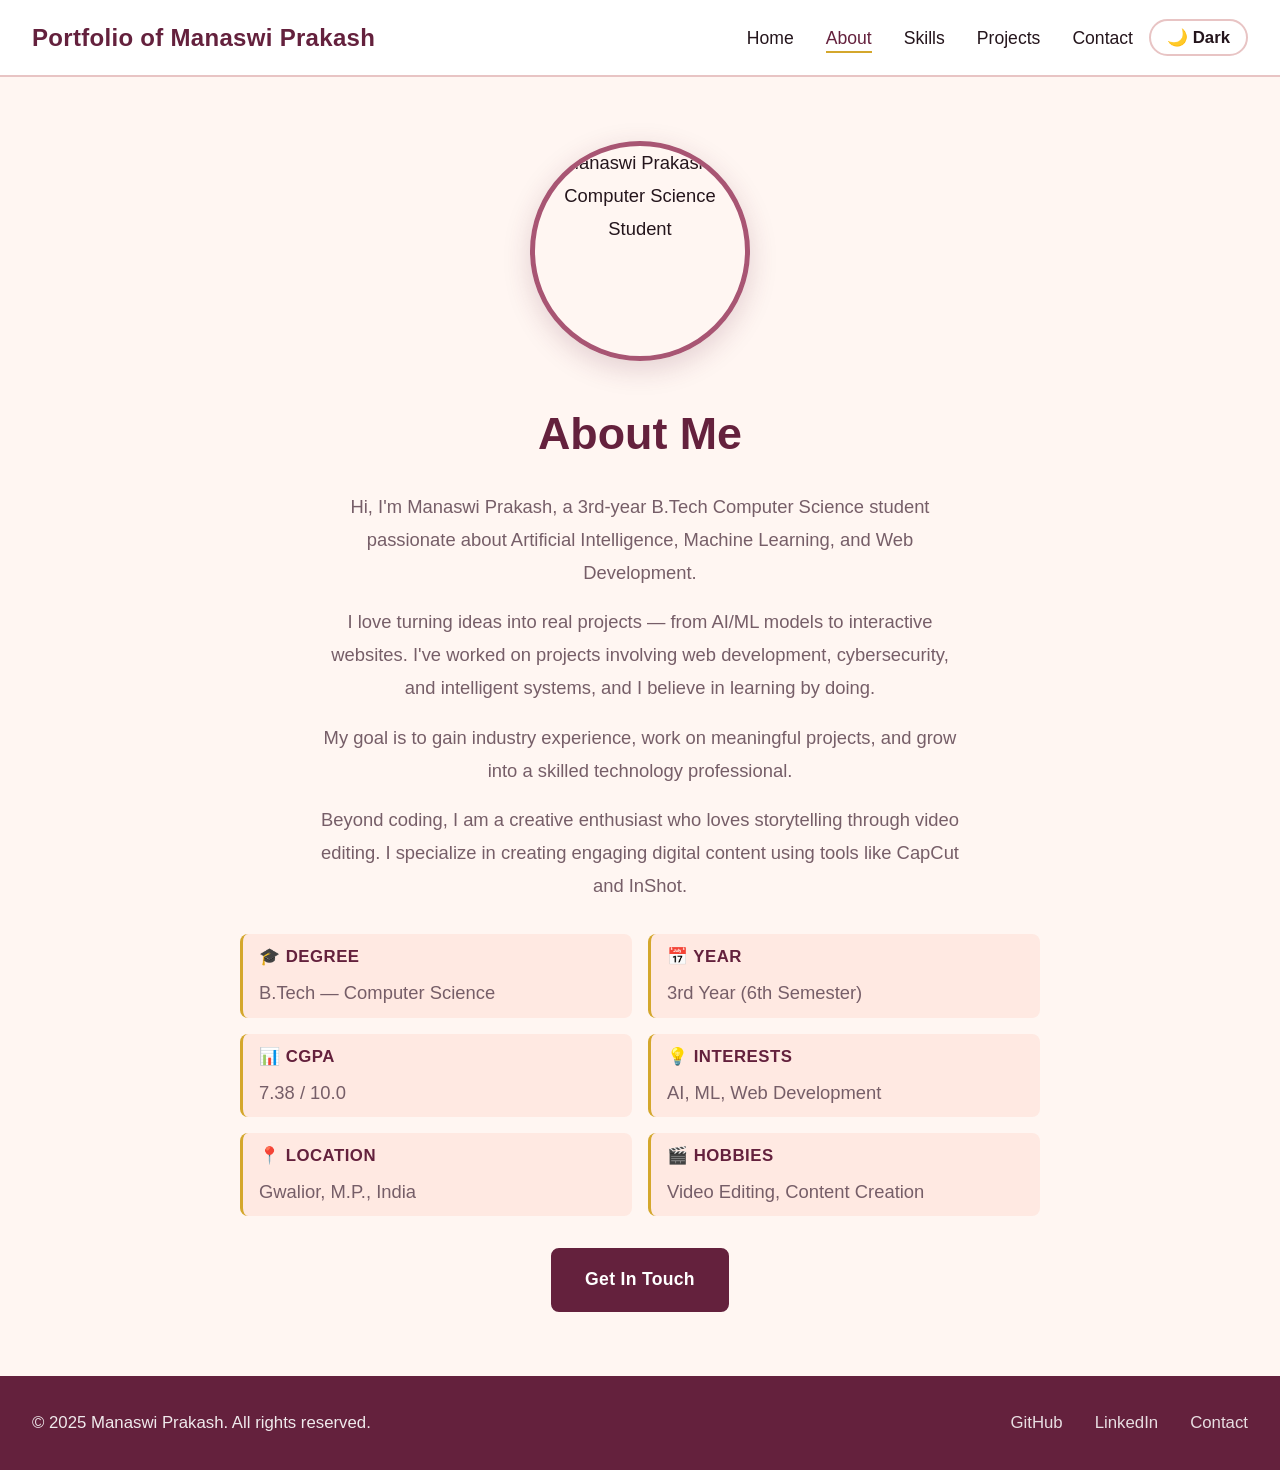
==== about.html @ 5386ae20 "Add files via upload" ====
<!DOCTYPE html>
<html lang="en">
<head>
    <meta charset="UTF-8">
    <meta name="viewport" content="width=device-width, initial-scale=1.0">
    <title>About — Manaswi Prakash</title>
    <meta name="description" content="About Manaswi Prakash — B.Tech Computer Science student passionate about AI and Web Development.">
    <meta name="author" content="Manaswi Prakash">
    <link rel="stylesheet" href="style.css">
</head>
<body>

<header>
    <h1>Portfolio of Manaswi Prakash</h1>

    <div class="nav-actions">

        <nav aria-label="Main navigation">

            <button
                class="nav-toggle"
                aria-label="Toggle navigation"
                onclick="document.querySelector('nav ul').classList.toggle('open')">
                ☰
            </button>

            <ul>
                <li><a href="index.html">Home</a></li>
                <li><a href="about.html" class="active">About</a></li>
                <li><a href="skills.html">Skills</a></li>
                <li><a href="projects.html">Projects</a></li>
                <li><a href="contact.html">Contact</a></li>
            </ul>

        </nav>

        <button
            class="theme-toggle"
            onclick="toggleTheme()"
            aria-label="Toggle dark mode">
            🌙 Dark
        </button>

    </div>

</header>

<main>

    <section id="about-hero" aria-labelledby="about-title">
        <div class="about-container">

            <!-- Profile Image -->
            <div class="about-image">
                <img
                    src="images/profile.jpeg"
                    alt="Manaswi Prakash — Computer Science Student">
            </div>

            <!-- About Text -->
            <div class="about-text">

                <h2 id="about-title">About Me</h2>

                <p>
                    Hi, I'm Manaswi Prakash, a 3rd-year B.Tech 
                    Computer Science student passionate about 
                    Artificial Intelligence, Machine Learning, 
                    and Web Development.
                </p>

                <p>
                    I love turning ideas into real projects — from 
                    AI/ML models to interactive websites. I've worked 
                    on projects involving web development, 
                    cybersecurity, and intelligent systems, and I 
                    believe in learning by doing.
                </p>

                <p>
                    My goal is to gain industry experience, work on 
                    meaningful projects, and grow into a skilled 
                    technology professional.
                </p>

                <p>
                    Beyond coding, I am a creative enthusiast who 
                    loves storytelling through video editing. I 
                    specialize in creating engaging digital content 
                    using tools like CapCut and InShot.
                </p>

                <!-- Details Grid -->
                <div class="about-details">

                    <div class="detail-item">
                        <span class="detail-label">🎓 Degree</span>
                        <span class="detail-value">B.Tech — Computer Science</span>
                    </div>

                    <div class="detail-item">
                        <span class="detail-label">📅 Year</span>
                        <span class="detail-value">3rd Year (6th Semester)</span>
                    </div>

                    <div class="detail-item">
                        <span class="detail-label">📊 CGPA</span>
                        <span class="detail-value">7.38 / 10.0</span>
                    </div>

                    <div class="detail-item">
                        <span class="detail-label">💡 Interests</span>
                        <span class="detail-value">AI, ML, Web Development</span>
                    </div>

                    <div class="detail-item">
                        <span class="detail-label">📍 Location</span>
                        <span class="detail-value">Gwalior, M.P., India</span>
                    </div>

                    <div class="detail-item">
                        <span class="detail-label">🎬 Hobbies</span>
                        <span class="detail-value">Video Editing, Content Creation</span>
                    </div>

                </div>
                <!-- Details Grid End -->

                <a href="contact.html" class="btn-primary">Get In Touch</a>

            </div>
            <!-- About Text End -->

        </div>
        <!-- About Container End -->

    </section>

</main>

<footer>
    <p>© 2025 Manaswi Prakash. All rights reserved.</p>
    <div class="footer-links">
        <a href="https://github.com/" target="_blank" aria-label="GitHub Profile">GitHub</a>
        <a href="https://linkedin.com/" target="_blank" aria-label="LinkedIn Profile">LinkedIn</a>
        <a href="contact.html" aria-label="Contact Me">Contact</a>
    </div>
</footer>

<script src="script.js"></script>

</body>
</html>
---- style.css ----
/* ============================================
   MANASWI PRAKASH — PORTFOLIO
   Light + Dark Theme
   Mobile First Responsive
   CSS Grid + Flexbox
   ============================================ */


/* ============================================
   1. CSS VARIABLES — Light Theme (Default)
   ============================================ */

:root {
  --bg-color       : #FFF6F2;
  --bg-secondary   : #FFE9E2;
  --card-bg        : #FFFFFF;
  --primary        : #64213D;
  --secondary      : #A85573;
  --accent-coral   : #E97867;
  --accent-gold    : #D4A72C;
  --text-primary   : #24151C;
  --text-muted     : #765E68;
  --border-color   : #E8C4C4;
  --shadow         : 0 4px 18px rgba(100, 33, 61, 0.10);
  --shadow-hover   : 0 8px 28px rgba(100, 33, 61, 0.18);
  --radius         : 12px;
  --radius-sm      : 8px;
  --radius-pill    : 30px;
  --transition     : all 0.28s ease;
  --font-main      : 'Segoe UI', Tahoma, Geneva, Verdana, sans-serif;
  --fs-xs          : 0.9rem;
  --fs-sm          : 1.05rem;
  --fs-md          : 1.15rem;
  --fs-lg          : 1.5rem;
  --fs-xl          : 2.8rem;
  --fs-xxl         : 4rem;
  --sp-xs          : 4px;
  --sp-sm          : 8px;
  --sp-md          : 16px;
  --sp-lg          : 32px;
  --sp-xl          : 64px;
}


/* ============================================
   2. DARK THEME VARIABLES
   ============================================ */

.dark-mode {
  --bg-color       : #160D14;
  --bg-secondary   : #21111B;
  --card-bg        : #2C1724;
  --primary        : #D75B82;
  --secondary      : #B979D1;
  --accent-coral   : #FF8A78;
  --accent-gold    : #E8C45A;
  --text-primary   : #FFF5F0;
  --text-muted     : #CDB4BF;
  --border-color   : #4A2535;
  --shadow         : 0 4px 18px rgba(0, 0, 0, 0.40);
  --shadow-hover   : 0 8px 28px rgba(0, 0, 0, 0.55);
}


/* ============================================
   3. RESET + BASE
   ============================================ */

* {
  margin     : 0;
  padding    : 0;
  box-sizing : border-box;
}

html {
  scroll-behavior: smooth;
}

body {
  display          : flex;
  flex-direction   : column;
  min-height       : 100vh;
  font-family      : var(--font-main);
  background-color : var(--bg-color);
  color            : var(--text-primary);
  font-size        : var(--fs-md);
  line-height      : 1.8;
  transition       : background-color 0.3s ease, color 0.3s ease;
}

main {
  flex: 1;
}

img {
  max-width : 100%;
  display   : block;
}

a {
  text-decoration : none;
  color           : inherit;
}

ul {
  list-style: none;
}


/* ============================================
/* ============================================
   4. HEADER + NAVBAR
   ============================================ */

header {
  background-color : var(--card-bg);
  padding          : 1rem 2rem;
  display          : flex;
  justify-content  : space-between;
  align-items      : center;
  border-bottom    : 2px solid var(--border-color);
  position         : sticky;
  top              : 0;
  z-index          : 100;
  transition       : background-color 0.3s ease, border-color 0.3s ease;
}

header h1 {
  font-size      : var(--fs-lg);
  color          : var(--primary);
  font-weight    : 700;
  letter-spacing : 0.3px;
}

.nav-actions {
  display     : flex;
  align-items : center;
  gap         : var(--sp-md);
}

nav {
  display     : flex;
  align-items : center;
}

nav ul {
  display   : flex;    /* Desktop default — visible */
  gap       : var(--sp-lg);
  padding   : 0;
  margin    : 0;
  list-style: none;
}

nav a {
  color          : var(--text-primary);
  font-weight    : 500;
  font-size      : 1.1rem;
  padding-bottom : 3px;
  position       : relative;
  transition     : color 0.3s ease;
  white-space    : nowrap;
}

nav a::after {
  content          : '';
  position         : absolute;
  bottom           : -2px;
  left             : 0;
  width            : 0;
  height           : 2px;
  background-color : var(--accent-gold);
  transition       : width 0.3s ease;
}

nav a:hover::after,
nav a.active::after {
  width: 100%;
}

nav a:hover,
nav a.active {
  color: var(--primary);
}

/* Hamburger — hidden by default (desktop) */
.nav-toggle {
  display    : none;
  background : none;
  border     : none;
  cursor     : pointer;
  font-size  : 1.5rem;
  color      : var(--text-primary);
  transition : var(--transition);
  line-height: 1;
}

.theme-toggle {
  background    : none;
  border        : 2px solid var(--border-color);
  border-radius : var(--radius-pill);
  padding       : 6px 16px;
  cursor        : pointer;
  color         : var(--text-primary);
  font-size     : var(--fs-sm);
  font-weight   : 600;
  transition    : var(--transition);
  white-space   : nowrap;
}

.theme-toggle:hover {
  background-color : var(--primary);
  color            : #ffffff;
  border-color     : var(--primary);
}

/* Mobile nav open state */
nav ul.open {
  display          : flex;
  flex-direction   : column;
  position         : fixed;
  top              : 65px;
  left             : 0;
  right            : 0;
  background-color : var(--card-bg);
  padding          : var(--sp-md) var(--sp-lg);
  border-bottom    : 2px solid var(--border-color);
  gap              : var(--sp-md);
  z-index          : 99;
  box-shadow       : var(--shadow);
}

/* ===== MOBILE — max 767px ===== */
@media (max-width: 767px) {
  .nav-toggle {
    display: block;   /* Mobile pe hamburger dikhega */
  }
  nav ul {
    display: none;    /* Mobile pe links hidden (by default) */
  }
}

/* ============================================
   5. HERO SECTION
   ============================================ */

#hero {
  background-color : var(--bg-secondary);
  padding          : 90px 40px;
  text-align       : center;
  display          : flex;
  align-items      : center;
  justify-content  : center;
  min-height       : 80vh;
  transition       : background-color 0.3s ease;
  background-image :
    radial-gradient(circle at 20% 50%, rgba(212, 167, 44, 0.08) 0%, transparent 50%),
    radial-gradient(circle at 80% 20%, rgba(100, 33, 61, 0.07) 0%, transparent 50%);
}

.hero-content {
  max-width : 680px;
  width     : 100%;
}

.hero-greeting {
  font-size      : var(--fs-lg);
  color          : var(--secondary);
  margin-bottom  : var(--sp-sm);
  letter-spacing : 1.5px;
  font-weight    : 500;
}

#hero h2 {
  font-size     : var(--fs-xxl);
  color         : var(--primary);
  margin-bottom : var(--sp-md);
  line-height   : 1.15;
  font-weight   : 800;
}

#hero h2::after {
  content          : '';
  display          : block;
  width            : 80px;
  height           : 4px;
  background-color : var(--accent-gold);
  margin           : 12px auto 0 auto;
  border-radius    : 2px;
}

.hero-subtitle {
  font-size   : var(--fs-lg);
  color       : var(--text-muted);
  max-width   : 520px;
  margin      : var(--sp-md) auto var(--sp-lg) auto;
  line-height : 1.7;
}

.hero-buttons {
  display         : flex;
  gap             : var(--sp-md);
  justify-content : center;
  flex-wrap       : wrap;
}

.btn-primary {
  padding          : 14px 32px;
  background-color : var(--primary);
  color            : #ffffff;
  border-radius    : var(--radius-sm);
  font-weight      : 700;
  font-size        : 1.1rem;
  border           : 2px solid var(--primary);
  transition       : var(--transition);
  display          : inline-block;
  letter-spacing   : 0.3px;
}

.btn-primary:hover {
  background-color : var(--secondary);
  border-color     : var(--secondary);
  transform        : translateY(-3px);
  box-shadow       : var(--shadow-hover);
}

.btn-secondary {
  padding       : 14px 32px;
  background    : transparent;
  color         : var(--primary);
  border-radius : var(--radius-sm);
  font-weight   : 700;
  font-size     : 1.1rem;
  border        : 2px solid var(--primary);
  transition    : var(--transition);
  display       : inline-block;
}

.btn-secondary:hover {
  background-color : var(--primary);
  color            : #ffffff;
  transform        : translateY(-3px);
  box-shadow       : var(--shadow-hover);
}


/* ============================================
   6. FEATURED PROJECTS
   ============================================ */

#featured-projects {
  padding    : var(--sp-xl) var(--sp-lg);
  transition : background-color 0.3s ease;
}

#featured-projects > header {
  text-align    : center;
  margin-bottom : var(--sp-lg);
  display       : block;
  background    : none;
  border        : none;
  position      : static;
  padding       : 0;
  box-shadow    : none;
}

#featured-projects > header h2 {
  font-size     : var(--fs-xl);
  color         : var(--primary);
  margin-bottom : var(--sp-sm);
  font-weight   : 700;
}

#featured-projects > header h2::after {
  content          : '';
  display          : block;
  width            : 60px;
  height           : 3px;
  background-color : var(--accent-gold);
  margin           : 10px auto 0 auto;
  border-radius    : 2px;
}

#featured-projects > header p {
  color     : var(--text-muted);
  font-size : var(--fs-md);
  max-width : 600px;
  margin    : var(--sp-sm) auto 0 auto;
}

.projects-container {
  display               : grid;
  grid-template-columns : 1fr;
  gap                   : var(--sp-lg);
  max-width             : 1100px;
  margin                : 0 auto;
}

.project-card {
  background-color : var(--card-bg);
  border           : 1px solid var(--border-color);
  border-radius    : var(--radius);
  overflow         : hidden;
  box-shadow       : var(--shadow);
  transition       : var(--transition);
  display          : flex;
  flex-direction   : column;
}

.project-card:hover {
  transform    : translateY(-6px);
  box-shadow   : var(--shadow-hover);
  border-color : var(--accent-gold);
}

.project-card img {
  width      : 100%;
  height     : 210px;
  object-fit : cover;
  transition : transform 0.4s ease;
}

.project-card:hover img {
  transform: scale(1.04);
}

.project-card header {
  background : none;
  border     : none;
  position   : static;
  padding    : var(--sp-md) var(--sp-md) 0 var(--sp-md);
  display    : block;
  box-shadow : none;
}

.project-card header h3 {
  font-size   : var(--fs-lg);
  color       : var(--primary);
  font-weight : 700;
}

.project-card p {
  padding     : var(--sp-sm) var(--sp-md);
  color       : var(--text-muted);
  font-size   : var(--fs-sm);
  line-height : 1.7;
  flex-grow   : 1;
}

.project-card > a {
  display          : inline-block;
  margin           : var(--sp-md);
  padding          : 10px 22px;
  background-color : var(--primary);
  color            : #ffffff;
  border-radius    : var(--radius-sm);
  font-weight      : 600;
  font-size        : var(--fs-sm);
  border           : 2px solid var(--primary);
  transition       : var(--transition);
  align-self       : flex-start;
}

.project-card > a:hover {
  background-color : var(--accent-gold);
  border-color     : var(--accent-gold);
  color            : #24151C;
}


/* ============================================
   7. FOOTER
   ============================================ */

footer {
  background-color : var(--primary);
  color            : #ffffff;
  padding          : var(--sp-lg) 2rem;
  margin-top       : auto;
  width            : 100%;
  display          : flex;
  justify-content  : space-between;
  align-items      : center;
  flex-wrap        : wrap;
  gap              : var(--sp-md);
  transition       : background-color 0.3s ease;
}

footer p {
  font-size : var(--fs-sm);
  opacity   : 0.9;
}

.footer-links {
  display : flex;
  gap     : var(--sp-lg);
}

.footer-links a {
  color       : rgba(255, 255, 255, 0.85);
  font-size   : var(--fs-sm);
  font-weight : 500;
  transition  : var(--transition);
}

.footer-links a:hover {
  color           : var(--accent-gold);
  text-decoration : underline;
}


/* ============================================
   8. ABOUT PAGE
   ============================================ */

#about-hero {
  padding    : var(--sp-xl) var(--sp-lg);
  background : var(--bg-color);
  transition : background-color 0.3s ease;
}

.about-container {
  max-width      : 800px;
  margin         : 0 auto;
  display        : flex;
  flex-direction : column;
  align-items    : center;
  gap            : var(--sp-lg);
  text-align     : center;
}

.about-image img {
  width           : 220px;
  height          : 220px;
  object-fit      : cover;
  object-position : top;
  border-radius   : 50%;
  box-shadow      : var(--shadow-hover);
  border          : 5px solid var(--secondary);
  transition      : var(--transition);
}

.about-image img:hover {
  border-color : var(--accent-gold);
  transform    : scale(1.03);
}

.about-text {
  width      : 100%;
  text-align : center;
}

.about-text h2 {
  font-size     : var(--fs-xl);
  color         : var(--primary);
  margin-bottom : var(--sp-md);
  font-weight   : 700;
}

.about-text p {
  margin-bottom : var(--sp-md);
  line-height   : 1.8;
  color         : var(--text-muted);
  max-width     : 650px;
  margin-left   : auto;
  margin-right  : auto;
}

.about-details {
  display               : grid;
  grid-template-columns : 1fr 1fr;
  gap                   : var(--sp-md);
  margin                : var(--sp-lg) 0;
  text-align            : left;
  width                 : 100%;
}

.detail-item {
  display          : flex;
  flex-direction   : column;
  gap              : 4px;
  background-color : var(--bg-secondary);
  padding          : var(--sp-sm) var(--sp-md);
  border-radius    : var(--radius-sm);
  border-left      : 3px solid var(--accent-gold);
  transition       : var(--transition);
}

.detail-item:hover {
  transform    : translateX(4px);
  border-color : var(--primary);
}

.detail-label {
  font-weight    : 700;
  color          : var(--primary);
  font-size      : var(--fs-sm);
  text-transform : uppercase;
  letter-spacing : 0.5px;
}

.detail-value {
  color       : var(--text-muted);
  font-size   : var(--fs-md);
  font-weight : 500;
}


/* ============================================
   9. SKILLS PAGE
   ============================================ */

#skills-page {
  padding    : var(--sp-xl) var(--sp-lg);
  max-width  : 900px;
  margin     : 0 auto;
  transition : background-color 0.3s ease;
}

.skills-hero {
  text-align    : center;
  margin-bottom : var(--sp-xl);
}

.skills-hero h2 {
  font-size     : var(--fs-xl);
  color         : var(--primary);
  margin-bottom : var(--sp-sm);
  font-weight   : 700;
}

.skills-hero p {
  color     : var(--text-muted);
  font-size : var(--fs-lg);
}

.skills-container {
  display        : flex;
  flex-direction : column;
  gap            : var(--sp-lg);
}

.skill-category {
  background-color : var(--card-bg);
  padding          : var(--sp-lg);
  border-radius    : var(--radius);
  border-left      : 4px solid var(--accent-gold);
  box-shadow       : var(--shadow);
  transition       : var(--transition);
}

.skill-category:hover {
  transform    : translateX(5px);
  box-shadow   : var(--shadow-hover);
  border-color : var(--primary);
}

.skill-category h3 {
  color         : var(--primary);
  margin-bottom : var(--sp-md);
  font-size     : var(--fs-lg);
  font-weight   : 600;
}

.skill-tags {
  display   : flex;
  flex-wrap : wrap;
  gap       : var(--sp-sm);
}

.skill-tag {
  background-color : var(--bg-secondary);
  color            : var(--primary);
  padding          : 6px 16px;
  border-radius    : var(--radius-pill);
  font-size        : var(--fs-sm);
  font-weight      : 500;
  border           : 1px solid var(--border-color);
  transition       : var(--transition);
}

.skill-tag:hover {
  background-color : var(--primary);
  color            : #ffffff;
  border-color     : var(--primary);
}


/* ============================================
   10. PROJECTS PAGE
   ============================================ */

#projects-page {
  padding    : var(--sp-xl) var(--sp-lg);
  max-width  : 1000px;
  margin     : 0 auto;
  transition : background-color 0.3s ease;
}

.projects-hero {
  text-align    : center;
  margin-bottom : var(--sp-xl);
}

.projects-hero h2 {
  font-size     : var(--fs-xl);
  color         : var(--primary);
  margin-bottom : var(--sp-sm);
  font-weight   : 700;
}

.projects-hero p {
  color     : var(--text-muted);
  font-size : var(--fs-lg);
}

.all-projects-container {
  display        : flex;
  flex-direction : column;
  gap            : var(--sp-lg);
}

.project-card-full {
  display          : flex;
  background-color : var(--card-bg);
  border-radius    : var(--radius);
  overflow         : hidden;
  box-shadow       : var(--shadow);
  border           : 1px solid var(--border-color);
  transition       : var(--transition);
}

.project-card-full:hover {
  transform    : translateY(-4px);
  box-shadow   : var(--shadow-hover);
  border-color : var(--accent-gold);
}

.project-image {
  width     : 280px;
  min-width : 280px;
  height    : 250px;
  overflow  : hidden;
}

.project-image img {
  width           : 100%;
  height          : 100%;
  object-fit      : cover;
  object-position : top;
  transition      : transform 0.4s ease;
}

.project-card-full:hover .project-image img {
  transform: scale(1.05);
}

.project-info {
  padding        : var(--sp-lg);
  display        : flex;
  flex-direction : column;
  gap            : var(--sp-sm);
  flex           : 1;
}

.project-info h3 {
  font-size   : var(--fs-lg);
  color       : var(--primary);
  font-weight : 700;
}

.project-info p {
  line-height : 1.7;
  color       : var(--text-muted);
}

.project-status {
  color      : var(--secondary);
  font-size  : var(--fs-sm);
  font-style : italic;
}

.project-tech {
  display   : flex;
  flex-wrap : wrap;
  gap       : var(--sp-sm);
}

.project-tech span {
  background-color : var(--bg-secondary);
  color            : var(--primary);
  padding          : 4px 12px;
  border-radius    : var(--radius-pill);
  font-size        : var(--fs-sm);
  font-weight      : 500;
  border           : 1px solid var(--border-color);
}

.project-links {
  display    : flex;
  gap        : var(--sp-sm);
  margin-top : var(--sp-sm);
  flex-wrap  : wrap;
}

.project-links a {
  padding          : 10px 20px;
  background-color : var(--primary);
  color            : #ffffff;
  border-radius    : var(--radius-sm);
  font-weight      : 600;
  font-size        : var(--fs-sm);
  border           : 2px solid var(--primary);
  transition       : var(--transition);
}

.project-links a:hover {
  background-color : var(--accent-gold);
  border-color     : var(--accent-gold);
  color            : #24151C;
}


/* ============================================
   11. CONTACT PAGE
   ============================================ */

#contact-page {
  padding    : var(--sp-xl) var(--sp-lg);
  max-width  : 900px;
  margin     : 0 auto;
  transition : background-color 0.3s ease;
}

.contact-hero {
  text-align    : center;
  margin-bottom : var(--sp-xl);
}

.contact-hero h2 {
  font-size     : var(--fs-xl);
  color         : var(--primary);
  margin-bottom : var(--sp-sm);
  font-weight   : 700;
}

.contact-hero p {
  color     : var(--text-muted);
  font-size : var(--fs-lg);
}

.contact-container {
  display     : flex;
  gap         : var(--sp-lg);
  align-items : flex-start;
}

.contact-info {
  background-color : var(--card-bg);
  padding          : var(--sp-lg);
  border-radius    : var(--radius);
  border           : 1px solid var(--border-color);
  min-width        : 250px;
  display          : flex;
  flex-direction   : column;
  gap              : var(--sp-md);
  box-shadow       : var(--shadow);
}

.contact-info h3 {
  color       : var(--primary);
  font-size   : var(--fs-lg);
  font-weight : 700;
}

.info-item {
  display        : flex;
  flex-direction : column;
  gap            : 4px;
}

.info-label {
  font-weight    : 700;
  color          : var(--accent-gold);
  font-size      : var(--fs-sm);
  text-transform : uppercase;
  letter-spacing : 0.8px;
}

.info-item a {
  color      : var(--text-muted);
  transition : var(--transition);
}

.info-item a:hover {
  color: var(--primary);
}

.contact-form {
  flex           : 1;
  display        : flex;
  flex-direction : column;
  gap            : var(--sp-md);
}

.form-group {
  display        : flex;
  flex-direction : column;
  gap            : 6px;
}

.form-group label {
  font-weight : 600;
  color       : var(--text-primary);
  font-size   : var(--fs-sm);
}

.form-group input,
.form-group textarea {
  padding          : 12px 16px;
  border           : 1px solid var(--border-color);
  border-radius    : var(--radius-sm);
  background-color : var(--card-bg);
  color            : var(--text-primary);
  font-size        : var(--fs-md);
  font-family      : var(--font-main);
  outline          : none;
  transition       : var(--transition);
}

.form-group input:focus,
.form-group textarea:focus {
  border-color : var(--primary);
  box-shadow   : 0 0 0 3px rgba(100, 33, 61, 0.12);
}

.form-group textarea {
  resize     : vertical;
  min-height : 130px;
}

.contact-form .btn-primary {
  align-self : flex-start;
  border     : none;
  cursor     : pointer;
}


/* ============================================
   12. MEDIA QUERIES — MOBILE FIRST
   ============================================ */

@media (min-width: 1024px) {
  .projects-container {
    grid-template-columns : repeat(2, 1fr);
  }
  #hero h2 { font-size: 3.5rem; }
}

@media (max-width: 767px) {
.nav-toggle {
    display: block;   /* ← Sirf mobile pe dikhega */
  }
  header {
    padding : 0.8rem 1rem;
  }

  header h1 { font-size: 1rem; }

  #hero {
    padding    : var(--sp-xl) var(--sp-md);
    min-height : 75vh;
  }

  #hero h2       { font-size: 2.2rem; }
  .hero-subtitle { font-size: var(--fs-md); }

  .projects-container {
    grid-template-columns: 1fr;
  }

  .about-details {
    grid-template-columns: 1fr;
  }

  .about-image img {
    width  : 180px;
    height : 180px;
  }

  .project-card-full {
    flex-direction: column;
  }

  .project-image {
    width     : 100%;
    min-width : unset;
    height    : 200px;
  }

  .contact-container {
    flex-direction: column;
  }

  .contact-info { width: 100%; }

  footer {
    flex-direction : column;
    text-align     : center;
    padding        : var(--sp-lg) var(--sp-md);
  }

  .footer-links { gap: var(--sp-md); }
}
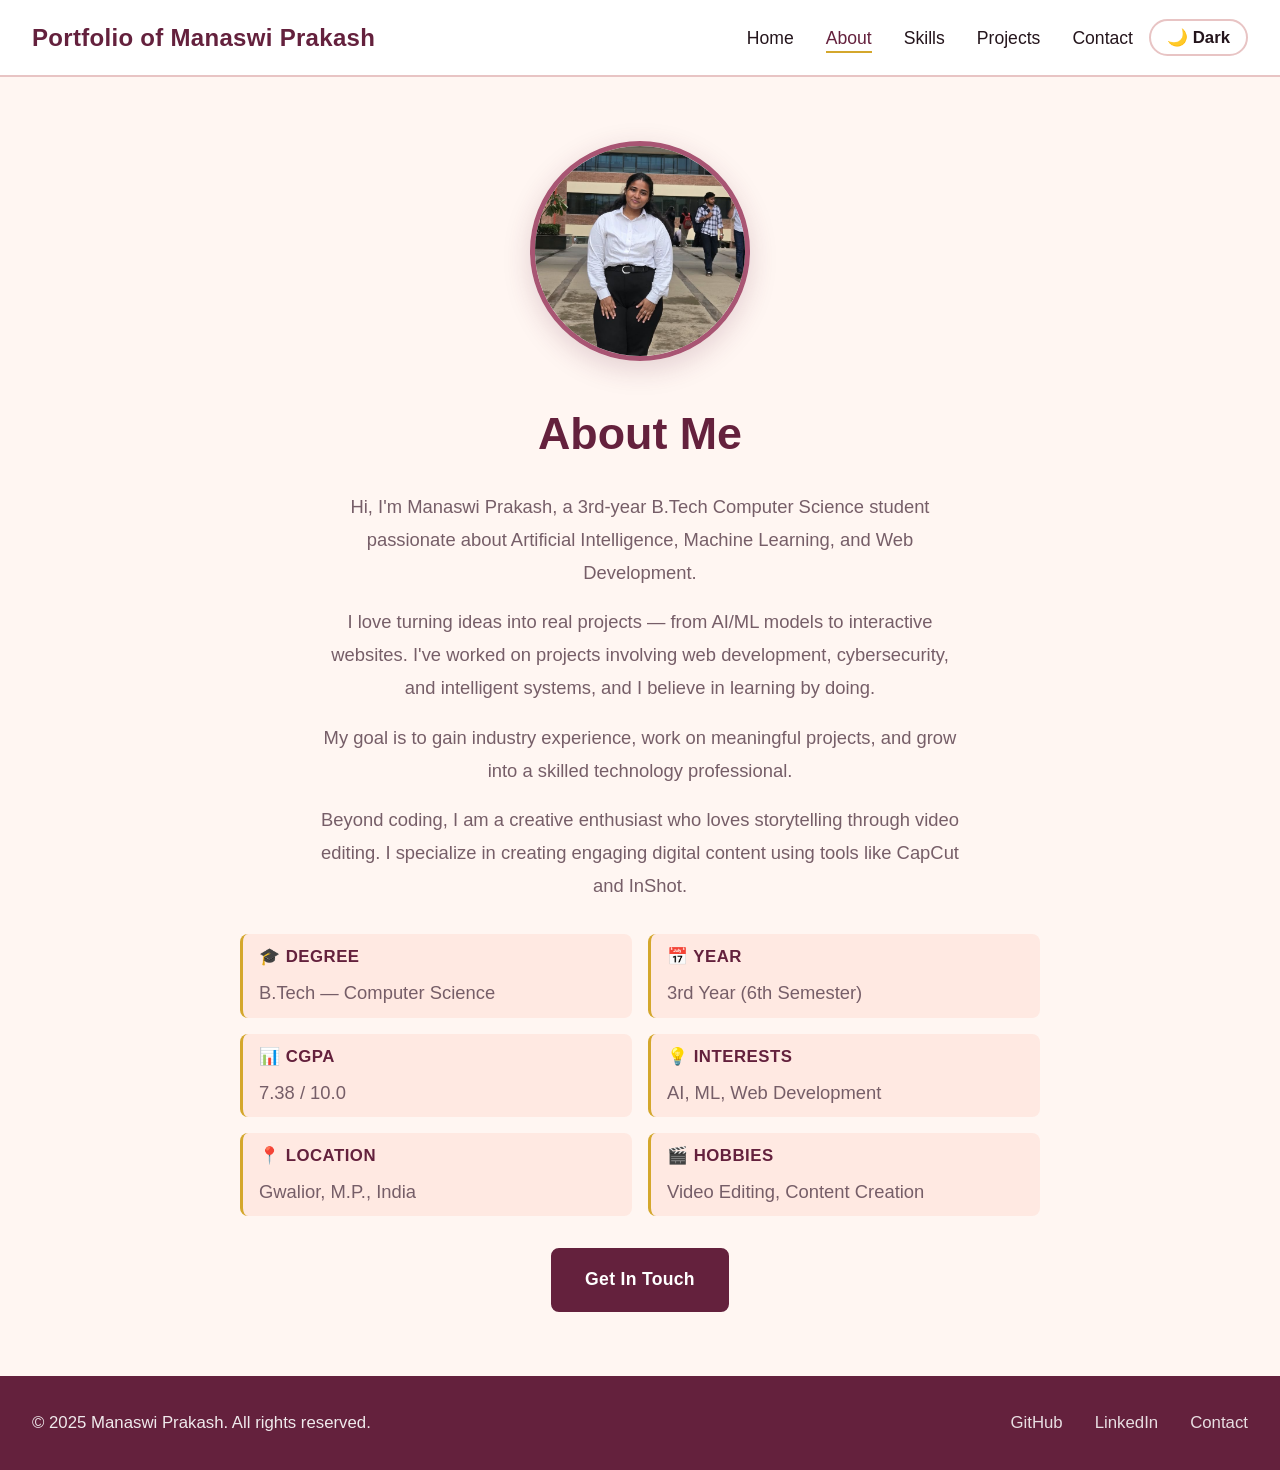
==== commit 694d3061: "Update about.html" ====
--- a/about.html
+++ b/about.html
@@ -53,7 +53,7 @@
             <!-- Profile Image -->
             <div class="about-image">
                 <img
-                    src="images/profile.jpeg"
+                    src="profile.jpeg"
                     alt="Manaswi Prakash — Computer Science Student">
             </div>
 
@@ -150,4 +150,4 @@
 <script src="script.js"></script>
 
 </body>
-</html>+</html>
